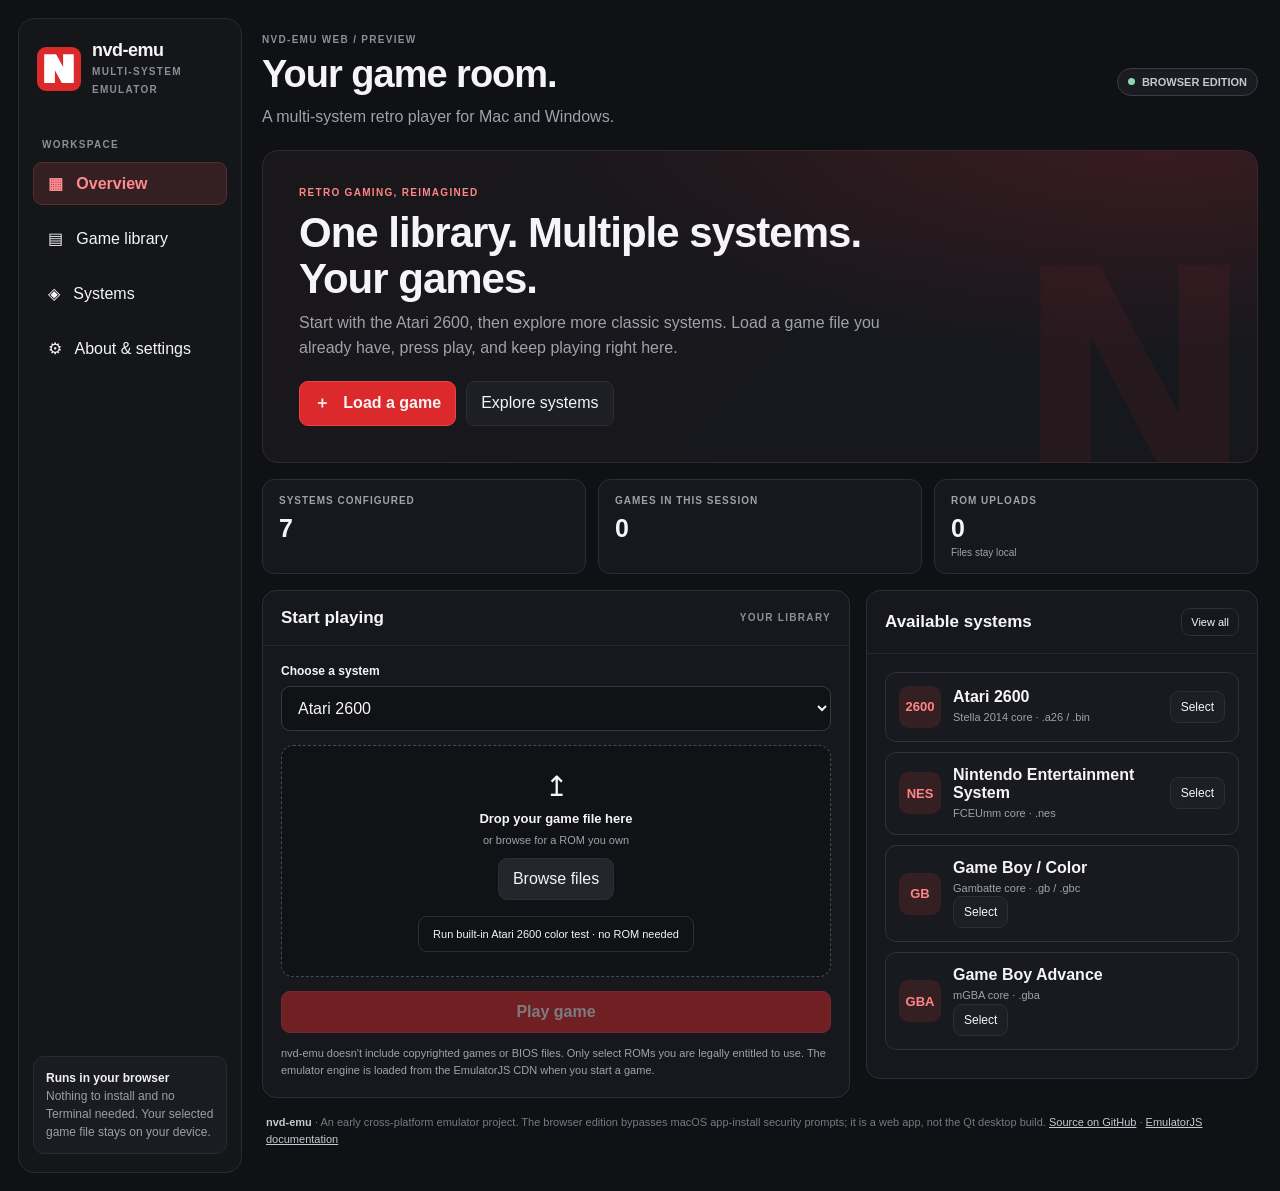
==== index.html @ 899516e5 "Make the repository Pages root open the nvd-emu web app instead of README" ====
<!doctype html>
<html lang="en">
<head>
  <meta charset="utf-8">
  <meta name="viewport" content="width=device-width, initial-scale=1">
  <meta name="theme-color" content="#101114">
  <meta http-equiv="refresh" content="0; url=./docs/">
  <title>nvd-emu · Loading web app</title>
  <style>
    :root{color-scheme:dark;font-family:-apple-system,BlinkMacSystemFont,"Segoe UI",sans-serif}
    body{margin:0;min-height:100vh;display:grid;place-items:center;background:#101114;color:#f4f4f6}
    main{max-width:520px;padding:32px;text-align:center}
    img{width:62px;height:62px;border-radius:12px;margin-bottom:18px}
    h1{font-size:32px;margin:0 0 10px}
    p{color:#a5a6b1;line-height:1.6}
    a{display:inline-block;background:#dc292b;color:#fff;text-decoration:none;padding:12px 16px;border-radius:9px;font-weight:700}
  </style>
  <script>
    window.location.replace(new URL("./docs/", window.location.href).href);
  </script>
</head>
<body>
  <main>
    <img src="./docs/nvd-emu-logo.svg" alt="nvd-emu">
    <h1>Opening nvd-emu…</h1>
    <p>The browser edition has moved to its app page. You will be redirected automatically.</p>
    <a href="./docs/">Open nvd-emu Web</a>
  </main>
</body>
</html>
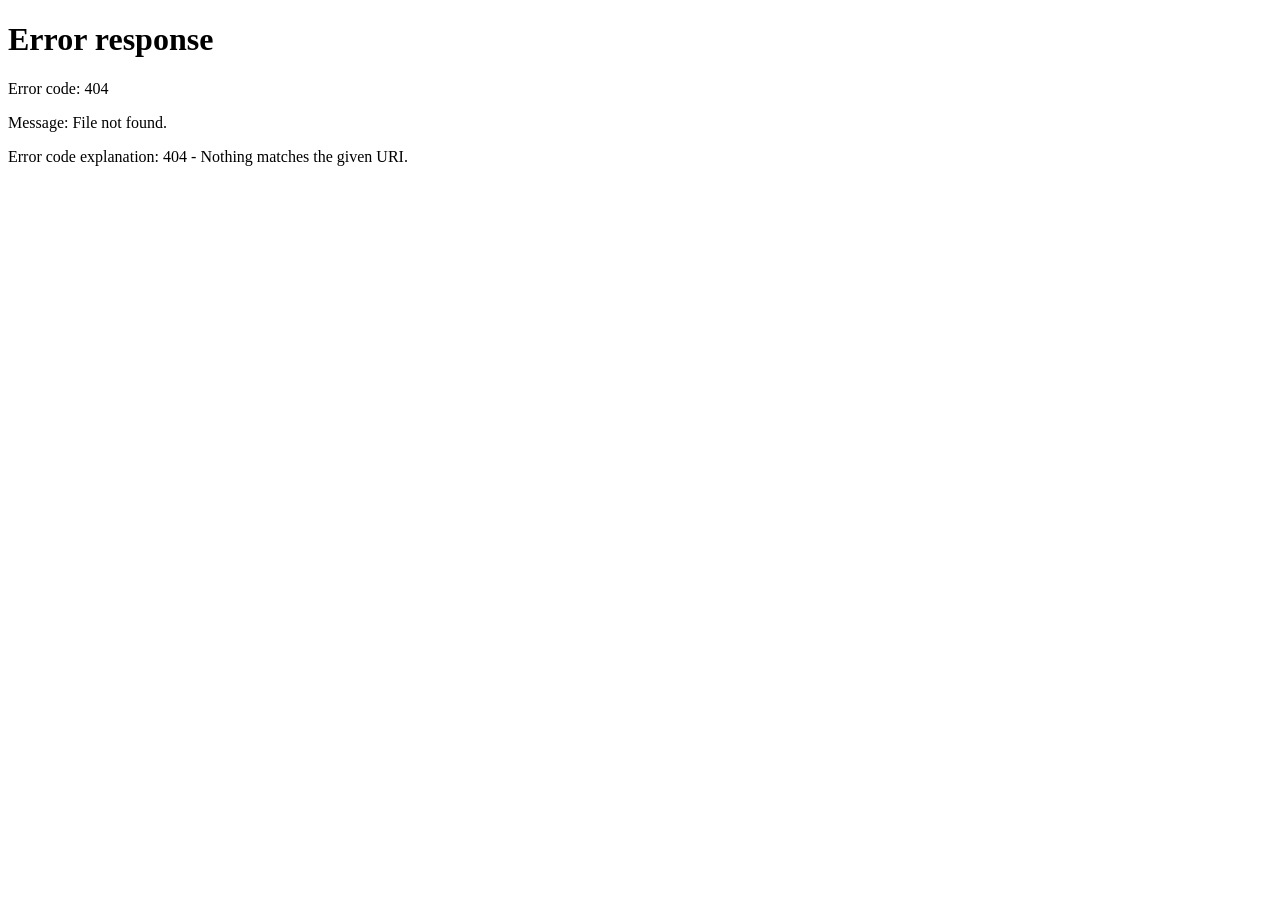
==== commit 12aeae94: "Make Pages redirect robust with a canonical project base path" ====
--- a/index.html
+++ b/index.html
@@ -4,6 +4,7 @@
   <meta charset="utf-8">
   <meta name="viewport" content="width=device-width, initial-scale=1">
   <meta name="theme-color" content="#101114">
+  <base href="/nvd-emu/">
   <meta http-equiv="refresh" content="0; url=./docs/">
   <title>nvd-emu · Loading web app</title>
   <style>
@@ -16,7 +17,7 @@
     a{display:inline-block;background:#dc292b;color:#fff;text-decoration:none;padding:12px 16px;border-radius:9px;font-weight:700}
   </style>
   <script>
-    window.location.replace(new URL("./docs/", window.location.href).href);
+    window.location.replace(new URL("./docs/", document.baseURI).href);
   </script>
 </head>
 <body>
